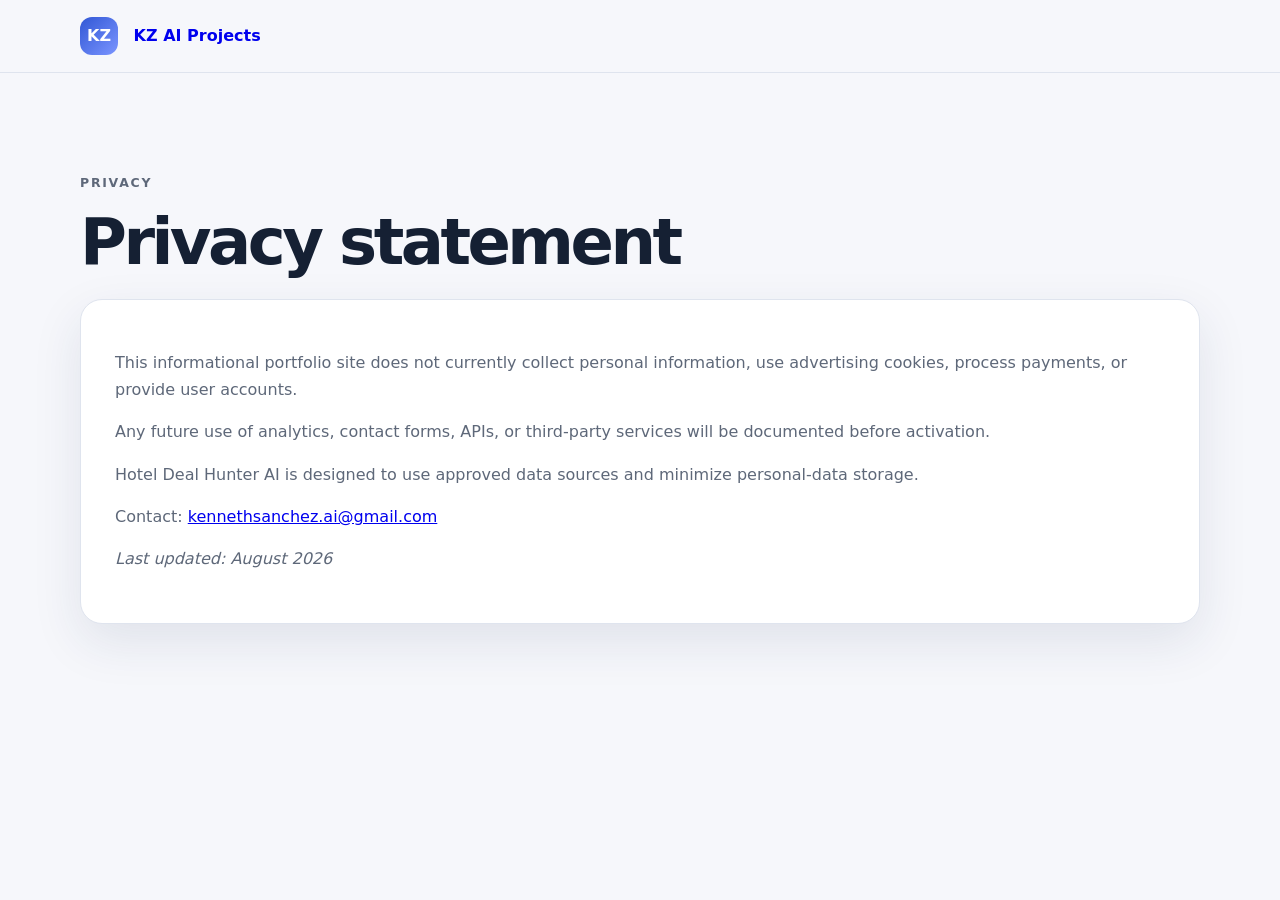
==== privacy.html @ 6cab7ea1 "Add files via upload Publish KZ AI Projects website" ====
<!doctype html><html lang="en"><head><meta charset="utf-8"><meta name="viewport" content="width=device-width,initial-scale=1"><title>Privacy · KZ AI Projects</title><link rel="stylesheet" href="styles.css"></head><body><header><div class="wrap nav"><a class="brand" href="index.html"><span>KZ</span> KZ AI Projects</a></div></header><main class="section"><div class="wrap"><p class="eyebrow">Privacy</p><h1 style="font-size:clamp(2.5rem,5vw,4.2rem)">Privacy statement</h1><div class="card"><p>This informational portfolio site does not currently collect personal information, use advertising cookies, process payments, or provide user accounts.</p><p>Any future use of analytics, contact forms, APIs, or third-party services will be documented before activation.</p><p>Hotel Deal Hunter AI is designed to use approved data sources and minimize personal-data storage.</p><p>Contact: <a href="mailto:kennethsanchez.ai@gmail.com">kennethsanchez.ai@gmail.com</a></p><p><em>Last updated: August 2026</em></p></div></div></main></body></html>
---- styles.css ----
:root{--bg:#f6f7fb;--card:#fff;--text:#152033;--muted:#5e6879;--blue:#3157d5;--line:#dfe4ee}*{box-sizing:border-box}html{scroll-behavior:smooth}body{margin:0;font-family:Inter,system-ui,-apple-system,"Segoe UI",sans-serif;color:var(--text);background:var(--bg);line-height:1.65}.wrap{width:min(1120px,calc(100% - 40px));margin:auto}header{position:sticky;top:0;background:#f6f7fbeF;border-bottom:1px solid var(--line);backdrop-filter:blur(12px);z-index:5}.nav{height:72px;display:flex;align-items:center;justify-content:space-between}.brand{font-weight:800;text-decoration:none}.brand span{display:inline-grid;place-items:center;width:38px;height:38px;border-radius:12px;color:#fff;background:linear-gradient(135deg,var(--blue),#7b95ff);margin-right:10px}nav{display:flex;gap:22px}nav a{text-decoration:none;color:var(--muted);font-weight:700}.hero{padding:90px 0;background:radial-gradient(circle at 80% 10%,#dfe8ff 0,transparent 34%)}.hero-grid,.two,.project,.contact{display:grid;grid-template-columns:1.25fr .75fr;gap:48px;align-items:center}.eyebrow{color:var(--blue);text-transform:uppercase;letter-spacing:.14em;font-size:.78rem;font-weight:800}h1{font-size:clamp(2.8rem,6vw,5.4rem);line-height:1.02;letter-spacing:-.055em;margin:16px 0 24px}h2{font-size:clamp(2rem,4vw,3rem);line-height:1.12;letter-spacing:-.035em}.lead,.card p,.section p{color:var(--muted)}.actions{display:flex;gap:14px;margin-top:30px}.btn{padding:13px 20px;border:1px solid var(--line);border-radius:12px;background:#fff;text-decoration:none;font-weight:800}.btn.primary{background:var(--blue);color:#fff}.card{background:var(--card);border:1px solid var(--line);border-radius:22px;padding:34px;box-shadow:0 18px 50px #1c2d5b1a}.status{color:#138652!important;font-weight:800}.section{padding:88px 0}.alt{background:#edf1f8;border-block:1px solid var(--line)}.project{align-items:start}.meta p{padding-bottom:14px;border-bottom:1px solid var(--line)}.grid{display:grid;grid-template-columns:repeat(4,1fr);gap:20px;margin-top:28px}.grid article{background:#fff;border:1px solid var(--line);border-radius:18px;padding:24px}.contactbox{background:#eaf0ff;border-radius:16px;padding:24px}.contactbox a{display:block;color:var(--blue);font-weight:800;font-size:1.08rem;word-break:break-all}.contactbox small{text-transform:uppercase;letter-spacing:.12em}.foot{display:flex;justify-content:space-between;padding:28px 0 44px;border-top:1px solid var(--line);color:var(--muted)}@media(max-width:800px){nav{display:none}.hero-grid,.two,.project,.contact{grid-template-columns:1fr}.grid{grid-template-columns:1fr 1fr}}@media(max-width:520px){.wrap{width:min(100% - 26px,1120px)}.grid{grid-template-columns:1fr}.hero{padding:62px 0}.section{padding:64px 0}.card{padding:24px}.foot{flex-direction:column;gap:12px}}
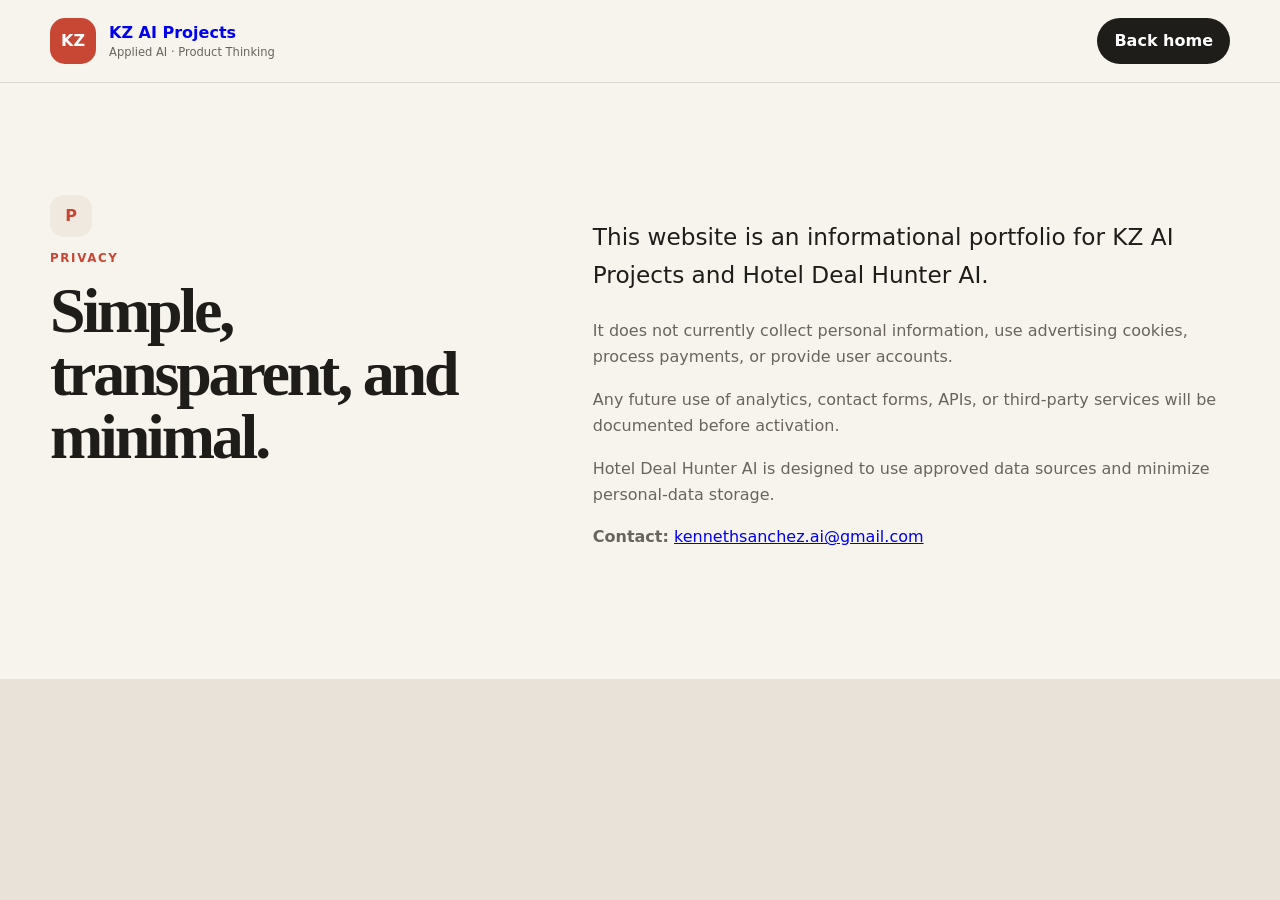
==== commit c184a7f4: "Add files via upload Upgrade website with warm-inspired design" ====
--- a/privacy.html
+++ b/privacy.html
@@ -1 +1 @@
-<!doctype html><html lang="en"><head><meta charset="utf-8"><meta name="viewport" content="width=device-width,initial-scale=1"><title>Privacy · KZ AI Projects</title><link rel="stylesheet" href="styles.css"></head><body><header><div class="wrap nav"><a class="brand" href="index.html"><span>KZ</span> KZ AI Projects</a></div></header><main class="section"><div class="wrap"><p class="eyebrow">Privacy</p><h1 style="font-size:clamp(2.5rem,5vw,4.2rem)">Privacy statement</h1><div class="card"><p>This informational portfolio site does not currently collect personal information, use advertising cookies, process payments, or provide user accounts.</p><p>Any future use of analytics, contact forms, APIs, or third-party services will be documented before activation.</p><p>Hotel Deal Hunter AI is designed to use approved data sources and minimize personal-data storage.</p><p>Contact: <a href="mailto:kennethsanchez.ai@gmail.com">kennethsanchez.ai@gmail.com</a></p><p><em>Last updated: August 2026</em></p></div></div></main></body></html>+<!doctype html><html lang="en"><head><meta charset="utf-8"><meta name="viewport" content="width=device-width,initial-scale=1"><title>Privacy · KZ AI Projects</title><link rel="stylesheet" href="styles.css"></head><body><div class="page-shell"><header class="site-header"><div class="container nav"><a class="brand" href="index.html"><span class="brand-mark">KZ</span><span class="brand-text"><strong>KZ AI Projects</strong><small>Applied AI · Product Thinking</small></span></a><nav><a class="nav-cta" href="index.html">Back home</a></nav></div></header><main class="section"><div class="container section-grid"><div><span class="section-number">P</span><p class="eyebrow">Privacy</p><h2>Simple, transparent, and minimal.</h2></div><div class="section-copy"><p class="large-copy">This website is an informational portfolio for KZ AI Projects and Hotel Deal Hunter AI.</p><p>It does not currently collect personal information, use advertising cookies, process payments, or provide user accounts.</p><p>Any future use of analytics, contact forms, APIs, or third-party services will be documented before activation.</p><p>Hotel Deal Hunter AI is designed to use approved data sources and minimize personal-data storage.</p><p><strong>Contact:</strong> <a href="mailto:kennethsanchez.ai@gmail.com">kennethsanchez.ai@gmail.com</a></p></div></div></main></div></body></html>
--- a/styles.css
+++ b/styles.css
@@ -1 +1 @@
-:root{--bg:#f6f7fb;--card:#fff;--text:#152033;--muted:#5e6879;--blue:#3157d5;--line:#dfe4ee}*{box-sizing:border-box}html{scroll-behavior:smooth}body{margin:0;font-family:Inter,system-ui,-apple-system,"Segoe UI",sans-serif;color:var(--text);background:var(--bg);line-height:1.65}.wrap{width:min(1120px,calc(100% - 40px));margin:auto}header{position:sticky;top:0;background:#f6f7fbeF;border-bottom:1px solid var(--line);backdrop-filter:blur(12px);z-index:5}.nav{height:72px;display:flex;align-items:center;justify-content:space-between}.brand{font-weight:800;text-decoration:none}.brand span{display:inline-grid;place-items:center;width:38px;height:38px;border-radius:12px;color:#fff;background:linear-gradient(135deg,var(--blue),#7b95ff);margin-right:10px}nav{display:flex;gap:22px}nav a{text-decoration:none;color:var(--muted);font-weight:700}.hero{padding:90px 0;background:radial-gradient(circle at 80% 10%,#dfe8ff 0,transparent 34%)}.hero-grid,.two,.project,.contact{display:grid;grid-template-columns:1.25fr .75fr;gap:48px;align-items:center}.eyebrow{color:var(--blue);text-transform:uppercase;letter-spacing:.14em;font-size:.78rem;font-weight:800}h1{font-size:clamp(2.8rem,6vw,5.4rem);line-height:1.02;letter-spacing:-.055em;margin:16px 0 24px}h2{font-size:clamp(2rem,4vw,3rem);line-height:1.12;letter-spacing:-.035em}.lead,.card p,.section p{color:var(--muted)}.actions{display:flex;gap:14px;margin-top:30px}.btn{padding:13px 20px;border:1px solid var(--line);border-radius:12px;background:#fff;text-decoration:none;font-weight:800}.btn.primary{background:var(--blue);color:#fff}.card{background:var(--card);border:1px solid var(--line);border-radius:22px;padding:34px;box-shadow:0 18px 50px #1c2d5b1a}.status{color:#138652!important;font-weight:800}.section{padding:88px 0}.alt{background:#edf1f8;border-block:1px solid var(--line)}.project{align-items:start}.meta p{padding-bottom:14px;border-bottom:1px solid var(--line)}.grid{display:grid;grid-template-columns:repeat(4,1fr);gap:20px;margin-top:28px}.grid article{background:#fff;border:1px solid var(--line);border-radius:18px;padding:24px}.contactbox{background:#eaf0ff;border-radius:16px;padding:24px}.contactbox a{display:block;color:var(--blue);font-weight:800;font-size:1.08rem;word-break:break-all}.contactbox small{text-transform:uppercase;letter-spacing:.12em}.foot{display:flex;justify-content:space-between;padding:28px 0 44px;border-top:1px solid var(--line);color:var(--muted)}@media(max-width:800px){nav{display:none}.hero-grid,.two,.project,.contact{grid-template-columns:1fr}.grid{grid-template-columns:1fr 1fr}}@media(max-width:520px){.wrap{width:min(100% - 26px,1120px)}.grid{grid-template-columns:1fr}.hero{padding:62px 0}.section{padding:64px 0}.card{padding:24px}.foot{flex-direction:column;gap:12px}}+:root{--paper:#f7f4ee;--deep:#efe9df;--ink:#1f1d1a;--muted:#69645e;--red:#c74634;--coral:#ef8b6b;--sage:#c8d7c3;--white:#fffdf8;--line:rgba(31,29,26,.13);--shadow:0 28px 70px rgba(68,50,36,.12)}*{box-sizing:border-box}html{scroll-behavior:smooth}body{margin:0;background:#e8e2d8;color:var(--ink);font-family:"DM Sans",system-ui,sans-serif;line-height:1.65}.page-shell{width:min(1500px,100%);margin:auto;background:var(--paper);overflow:hidden}.container{width:min(1180px,calc(100% - 48px));margin:auto}.site-header{position:sticky;top:0;z-index:20;background:#f7f4eee8;backdrop-filter:blur(18px);border-bottom:1px solid var(--line)}.nav{min-height:82px;display:flex;justify-content:space-between;align-items:center}.brand{display:flex;gap:13px;align-items:center;text-decoration:none}.brand-mark{width:46px;height:46px;display:grid;place-items:center;background:var(--red);color:#fff;border-radius:15px;font-weight:700}.brand-text{display:grid;line-height:1.2}.brand-text small{color:var(--muted);font-size:.72rem;margin-top:4px}nav{display:flex;gap:28px;align-items:center}nav a{text-decoration:none;color:var(--muted);font-weight:600}.nav-cta{background:var(--ink);color:#fff!important;padding:10px 17px;border-radius:999px}.hero{padding:98px 0;background:linear-gradient(135deg,rgba(239,139,107,.17),transparent 40%),linear-gradient(320deg,rgba(216,205,231,.26),transparent 42%),var(--paper)}.hero-grid{display:grid;grid-template-columns:1.12fr .88fr;gap:70px;align-items:center}.pill{display:inline-flex;align-items:center;gap:9px;padding:8px 13px;border:1px solid var(--line);border-radius:999px;background:#fffdf8ad;font-size:.8rem;font-weight:700;color:var(--muted)}.pill span{width:8px;height:8px;background:var(--red);border-radius:50%}h1,h2,h3{margin-top:0}h1{font-family:"Fraunces",Georgia,serif;font-size:clamp(4rem,7.7vw,7.4rem);line-height:.94;letter-spacing:-.065em;margin:28px 0}h1 em{color:var(--red);font-style:normal}.lead{color:var(--muted);font-size:1.17rem}.hero-actions{display:flex;gap:14px;margin-top:34px}.button{display:inline-flex;gap:20px;padding:14px 20px;border-radius:13px;text-decoration:none;font-weight:700}.primary{background:var(--red);color:#fff}.ghost{border:1px solid var(--line);background:#fffdf8cc}.proof-row{display:grid;grid-template-columns:repeat(3,max-content);gap:30px;margin-top:48px}.proof-row div{display:grid}.proof-row strong{font-family:"Fraunces",serif;font-size:1.7rem}.proof-row span{color:var(--muted);font-size:.75rem}.focus-panel{background:var(--ink);color:#fff;border-radius:34px;padding:25px;box-shadow:var(--shadow)}.focus-top{display:flex;justify-content:space-between;color:#ffffffa3;text-transform:uppercase;font-size:.72rem}.live-badge{color:#8ee3aa}.focus-visual{position:relative;height:300px;margin:20px 0;background:radial-gradient(circle,rgba(239,139,107,.22),transparent 35%),linear-gradient(145deg,#ffffff12,#ffffff04);border:1px solid #ffffff1a;border-radius:26px;overflow:hidden}.orbit{position:absolute;left:50%;top:50%;transform:translate(-50%,-50%);border:1px solid #ffffff1c;border-radius:50%}.orbit-one{width:220px;height:220px}.orbit-two{width:340px;height:340px}.core-orb{position:absolute;left:50%;top:50%;transform:translate(-50%,-50%);width:90px;height:90px;border-radius:30px;display:grid;place-items:center;background:linear-gradient(145deg,var(--coral),var(--red));font-family:"Fraunces",serif;font-weight:700}.hotel-card{position:absolute;background:#fffdf8f5;color:var(--ink);padding:10px 12px;border-radius:13px;box-shadow:0 14px 35px #0003}.hotel-card b,.hotel-card small{display:block}.hotel-card b{font-size:.76rem}.hotel-card small{color:var(--muted);font-size:.62rem}.hotel-a{left:18px;top:34px}.hotel-b{right:17px;top:95px}.hotel-c{left:44px;bottom:26px}.project-kicker,.eyebrow{color:var(--red);text-transform:uppercase;letter-spacing:.14em;font-size:.74rem;font-weight:700}.focus-panel h2{font-family:"Fraunces",serif;font-size:2.2rem;line-height:1.03}.focus-panel p{color:#ffffffa8}.section{padding:112px 0}.section-grid{display:grid;grid-template-columns:.82fr 1.18fr;gap:100px}.section-number{display:inline-grid;place-items:center;width:42px;height:42px;background:var(--deep);border-radius:14px;color:var(--red);font-weight:700}.section h2{font-family:"Fraunces",serif;font-size:clamp(2.7rem,5vw,5.2rem);line-height:.98;letter-spacing:-.05em}.section-copy{color:var(--muted)}.large-copy{color:var(--ink);font-size:1.45rem}.value-strip{display:flex;flex-wrap:wrap;gap:10px;margin-top:32px}.value-strip span{background:var(--white);border:1px solid var(--line);padding:8px 12px;border-radius:999px;font-size:.8rem}.projects-section{background:var(--deep)}.section-intro{display:grid;grid-template-columns:1fr .8fr;gap:80px;align-items:end;margin-bottom:42px}.section-intro.one{grid-template-columns:1fr}.project-showcase{display:grid;grid-template-columns:1.03fr .97fr;gap:26px;background:var(--white);border:1px solid var(--line);border-radius:34px;padding:26px;box-shadow:var(--shadow)}.project-main{padding:28px}.project-title-row{display:flex;justify-content:space-between}.project-tag,.release-tag{font-size:.7rem;font-weight:700;padding:7px 10px;border-radius:999px}.project-tag{background:var(--sage)}.release-tag{background:var(--ink);color:#fff}.project-main h3{font-family:"Fraunces",serif;font-size:2.5rem;line-height:1.05;margin:28px 0}.project-main p{color:var(--muted)}.text-link{color:var(--red);text-decoration:none;font-weight:700}.project-dashboard{background:#292622;color:#fff;border-radius:26px;padding:25px}.dashboard-top{display:flex;justify-content:space-between;color:#ffffff99;font-size:.76rem}.score-block{display:grid;grid-template-columns:105px 1fr;gap:20px;align-items:center;margin:34px 0}.score-ring{width:105px;height:105px;border-radius:50%;display:grid;place-items:center;align-content:center;background:radial-gradient(circle,#292622 56%,transparent 57%),conic-gradient(var(--coral) 0 96%,#ffffff1a 96% 100%)}.score-ring span{font-family:"Fraunces",serif;font-size:1.8rem}.score-block p{color:#ffffff91;font-size:.8rem}.metric-list{display:grid;gap:10px}.metric-list div{display:flex;justify-content:space-between;padding:13px 15px;background:#ffffff0e;border:1px solid #ffffff12;border-radius:12px;font-size:.75rem}.capability-grid,.principles-grid{display:grid;grid-template-columns:repeat(3,1fr);gap:18px;margin-top:24px}.capability-grid article,.principles-grid article{background:#fffdf8b3;border:1px solid var(--line);border-radius:24px;padding:25px}.capability-grid article span{display:inline-grid;place-items:center;width:39px;height:39px;border-radius:12px;background:#f5c4b4;font-weight:700}.principles-grid{grid-template-columns:repeat(4,1fr)}.contact-panel{display:grid;grid-template-columns:1.13fr .87fr;gap:70px;background:var(--red);color:#fff;border-radius:34px;padding:58px}.light{color:#fff!important}.contact-panel p{color:#ffffffb8}.contact-actions{display:grid;gap:12px;align-self:center}.contact-email,.contact-link{text-decoration:none;border-radius:17px}.contact-email{display:grid;background:var(--white);color:var(--ink);padding:19px 20px}.contact-email span{font-size:.69rem;text-transform:uppercase}.contact-link{display:flex;justify-content:space-between;padding:15px 18px;border:1px solid #ffffff3d;color:#fff}.footer-row{display:flex;justify-content:space-between;padding:38px 0 50px;color:var(--muted)}.footer-row div{display:grid}@media(max-width:980px){nav a:not(.nav-cta){display:none}.hero-grid,.section-grid,.section-intro,.project-showcase,.contact-panel{grid-template-columns:1fr}.capability-grid,.principles-grid{grid-template-columns:1fr 1fr}}@media(max-width:620px){.container{width:min(100% - 26px,1180px)}.brand-text small{display:none}h1{font-size:3.55rem}.proof-row{grid-template-columns:repeat(3,1fr);gap:12px}.focus-visual{height:260px}.section{padding:76px 0}.capability-grid,.principles-grid{grid-template-columns:1fr}.project-main{padding:10px}.contact-panel{padding:31px 23px}.footer-row{flex-direction:column}}
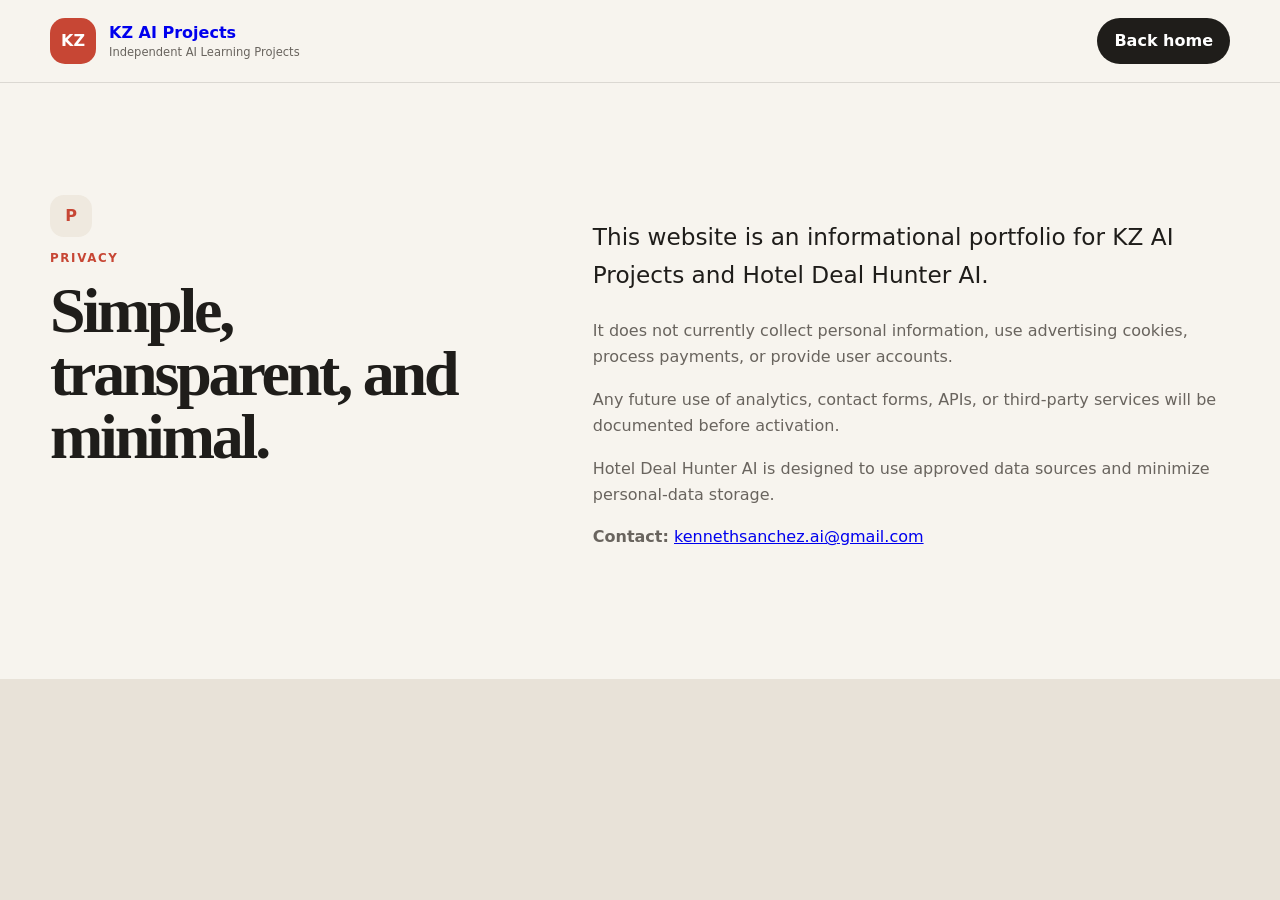
==== commit 70832bea: "Update privacy page branding" ====
--- a/privacy.html
+++ b/privacy.html
@@ -1 +1 @@
-<!doctype html><html lang="en"><head><meta charset="utf-8"><meta name="viewport" content="width=device-width,initial-scale=1"><title>Privacy · KZ AI Projects</title><link rel="stylesheet" href="styles.css"></head><body><div class="page-shell"><header class="site-header"><div class="container nav"><a class="brand" href="index.html"><span class="brand-mark">KZ</span><span class="brand-text"><strong>KZ AI Projects</strong><small>Applied AI · Product Thinking</small></span></a><nav><a class="nav-cta" href="index.html">Back home</a></nav></div></header><main class="section"><div class="container section-grid"><div><span class="section-number">P</span><p class="eyebrow">Privacy</p><h2>Simple, transparent, and minimal.</h2></div><div class="section-copy"><p class="large-copy">This website is an informational portfolio for KZ AI Projects and Hotel Deal Hunter AI.</p><p>It does not currently collect personal information, use advertising cookies, process payments, or provide user accounts.</p><p>Any future use of analytics, contact forms, APIs, or third-party services will be documented before activation.</p><p>Hotel Deal Hunter AI is designed to use approved data sources and minimize personal-data storage.</p><p><strong>Contact:</strong> <a href="mailto:kennethsanchez.ai@gmail.com">kennethsanchez.ai@gmail.com</a></p></div></div></main></div></body></html>+<!doctype html><html lang="en"><head><meta charset="utf-8"><meta name="viewport" content="width=device-width,initial-scale=1"><title>Privacy · KZ AI Projects</title><link rel="stylesheet" href="styles.css"></head><body><div class="page-shell"><header class="site-header"><div class="container nav"><a class="brand" href="index.html"><span class="brand-mark">KZ</span><span class="brand-text"><strong>KZ AI Projects</strong><small>Independent AI Learning Projects</small></span></a><nav><a class="nav-cta" href="index.html">Back home</a></nav></div></header><main class="section"><div class="container section-grid"><div><span class="section-number">P</span><p class="eyebrow">Privacy</p><h2>Simple, transparent, and minimal.</h2></div><div class="section-copy"><p class="large-copy">This website is an informational portfolio for KZ AI Projects and Hotel Deal Hunter AI.</p><p>It does not currently collect personal information, use advertising cookies, process payments, or provide user accounts.</p><p>Any future use of analytics, contact forms, APIs, or third-party services will be documented before activation.</p><p>Hotel Deal Hunter AI is designed to use approved data sources and minimize personal-data storage.</p><p><strong>Contact:</strong> <a href="mailto:kennethsanchez.ai@gmail.com">kennethsanchez.ai@gmail.com</a></p></div></div></main></div></body></html>
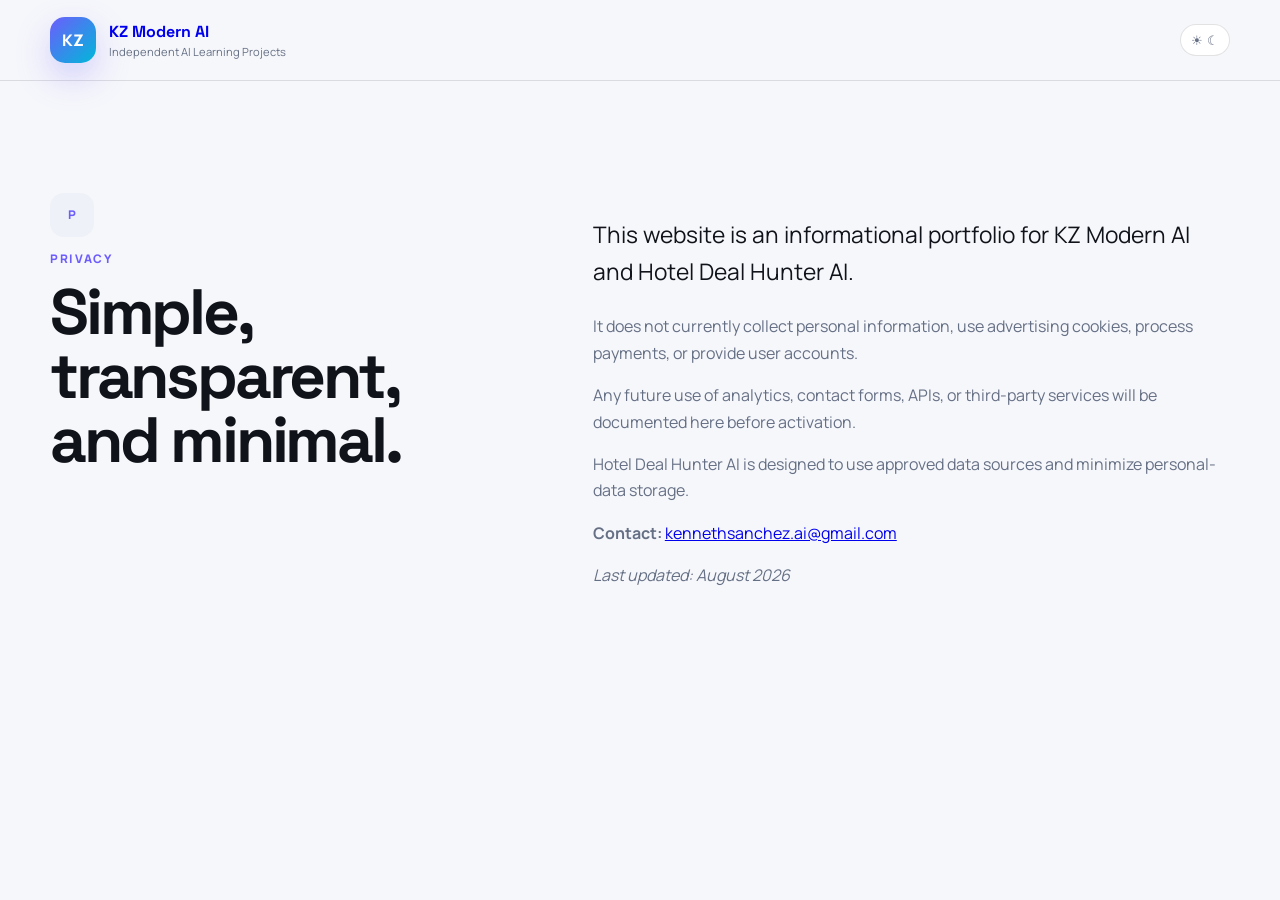
==== commit f2a1ecfa: "Add files via upload" ====
--- a/privacy.html
+++ b/privacy.html
@@ -1 +1 @@
-<!doctype html><html lang="en"><head><meta charset="utf-8"><meta name="viewport" content="width=device-width,initial-scale=1"><title>Privacy · KZ AI Projects</title><link rel="stylesheet" href="styles.css"></head><body><div class="page-shell"><header class="site-header"><div class="container nav"><a class="brand" href="index.html"><span class="brand-mark">KZ</span><span class="brand-text"><strong>KZ AI Projects</strong><small>Independent AI Learning Projects</small></span></a><nav><a class="nav-cta" href="index.html">Back home</a></nav></div></header><main class="section"><div class="container section-grid"><div><span class="section-number">P</span><p class="eyebrow">Privacy</p><h2>Simple, transparent, and minimal.</h2></div><div class="section-copy"><p class="large-copy">This website is an informational portfolio for KZ AI Projects and Hotel Deal Hunter AI.</p><p>It does not currently collect personal information, use advertising cookies, process payments, or provide user accounts.</p><p>Any future use of analytics, contact forms, APIs, or third-party services will be documented before activation.</p><p>Hotel Deal Hunter AI is designed to use approved data sources and minimize personal-data storage.</p><p><strong>Contact:</strong> <a href="mailto:kennethsanchez.ai@gmail.com">kennethsanchez.ai@gmail.com</a></p></div></div></main></div></body></html>
+<!doctype html><html lang="en" data-theme="light"><head><meta charset="utf-8"><meta name="viewport" content="width=device-width,initial-scale=1"><title>Privacy · KZ Modern AI</title><link rel="preconnect" href="https://fonts.googleapis.com"><link rel="preconnect" href="https://fonts.gstatic.com" crossorigin><link href="https://fonts.googleapis.com/css2?family=Manrope:wght@400;500;600;700;800&family=Space+Grotesk:wght@500;600;700&display=swap" rel="stylesheet"><link rel="stylesheet" href="styles.css"><script defer src="script.js"></script></head><body><header class="site-header"><div class="container nav"><a class="brand" href="index.html"><span class="brand-orb">KZ</span><span class="brand-copy"><strong>KZ Modern AI</strong><small>Independent AI Learning Projects</small></span></a><button class="theme-toggle" type="button">☀ ☾</button></div></header><main class="section-shell"><div class="container split-layout"><div class="section-heading reveal"><span class="section-index">P</span><p class="eyebrow">Privacy</p><h2>Simple, transparent, and minimal.</h2></div><div class="section-copy reveal delay-1"><p class="large-copy">This website is an informational portfolio for KZ Modern AI and Hotel Deal Hunter AI.</p><p>It does not currently collect personal information, use advertising cookies, process payments, or provide user accounts.</p><p>Any future use of analytics, contact forms, APIs, or third-party services will be documented here before activation.</p><p>Hotel Deal Hunter AI is designed to use approved data sources and minimize personal-data storage.</p><p><strong>Contact:</strong> <a href="mailto:kennethsanchez.ai@gmail.com">kennethsanchez.ai@gmail.com</a></p><p><em>Last updated: August 2026</em></p></div></div></main></body></html>
--- a/styles.css
+++ b/styles.css
@@ -1 +1 @@
-:root{--paper:#f7f4ee;--deep:#efe9df;--ink:#1f1d1a;--muted:#69645e;--red:#c74634;--coral:#ef8b6b;--sage:#c8d7c3;--white:#fffdf8;--line:rgba(31,29,26,.13);--shadow:0 28px 70px rgba(68,50,36,.12)}*{box-sizing:border-box}html{scroll-behavior:smooth}body{margin:0;background:#e8e2d8;color:var(--ink);font-family:"DM Sans",system-ui,sans-serif;line-height:1.65}.page-shell{width:min(1500px,100%);margin:auto;background:var(--paper);overflow:hidden}.container{width:min(1180px,calc(100% - 48px));margin:auto}.site-header{position:sticky;top:0;z-index:20;background:#f7f4eee8;backdrop-filter:blur(18px);border-bottom:1px solid var(--line)}.nav{min-height:82px;display:flex;justify-content:space-between;align-items:center}.brand{display:flex;gap:13px;align-items:center;text-decoration:none}.brand-mark{width:46px;height:46px;display:grid;place-items:center;background:var(--red);color:#fff;border-radius:15px;font-weight:700}.brand-text{display:grid;line-height:1.2}.brand-text small{color:var(--muted);font-size:.72rem;margin-top:4px}nav{display:flex;gap:28px;align-items:center}nav a{text-decoration:none;color:var(--muted);font-weight:600}.nav-cta{background:var(--ink);color:#fff!important;padding:10px 17px;border-radius:999px}.hero{padding:98px 0;background:linear-gradient(135deg,rgba(239,139,107,.17),transparent 40%),linear-gradient(320deg,rgba(216,205,231,.26),transparent 42%),var(--paper)}.hero-grid{display:grid;grid-template-columns:1.12fr .88fr;gap:70px;align-items:center}.pill{display:inline-flex;align-items:center;gap:9px;padding:8px 13px;border:1px solid var(--line);border-radius:999px;background:#fffdf8ad;font-size:.8rem;font-weight:700;color:var(--muted)}.pill span{width:8px;height:8px;background:var(--red);border-radius:50%}h1,h2,h3{margin-top:0}h1{font-family:"Fraunces",Georgia,serif;font-size:clamp(4rem,7.7vw,7.4rem);line-height:.94;letter-spacing:-.065em;margin:28px 0}h1 em{color:var(--red);font-style:normal}.lead{color:var(--muted);font-size:1.17rem}.hero-actions{display:flex;gap:14px;margin-top:34px}.button{display:inline-flex;gap:20px;padding:14px 20px;border-radius:13px;text-decoration:none;font-weight:700}.primary{background:var(--red);color:#fff}.ghost{border:1px solid var(--line);background:#fffdf8cc}.proof-row{display:grid;grid-template-columns:repeat(3,max-content);gap:30px;margin-top:48px}.proof-row div{display:grid}.proof-row strong{font-family:"Fraunces",serif;font-size:1.7rem}.proof-row span{color:var(--muted);font-size:.75rem}.focus-panel{background:var(--ink);color:#fff;border-radius:34px;padding:25px;box-shadow:var(--shadow)}.focus-top{display:flex;justify-content:space-between;color:#ffffffa3;text-transform:uppercase;font-size:.72rem}.live-badge{color:#8ee3aa}.focus-visual{position:relative;height:300px;margin:20px 0;background:radial-gradient(circle,rgba(239,139,107,.22),transparent 35%),linear-gradient(145deg,#ffffff12,#ffffff04);border:1px solid #ffffff1a;border-radius:26px;overflow:hidden}.orbit{position:absolute;left:50%;top:50%;transform:translate(-50%,-50%);border:1px solid #ffffff1c;border-radius:50%}.orbit-one{width:220px;height:220px}.orbit-two{width:340px;height:340px}.core-orb{position:absolute;left:50%;top:50%;transform:translate(-50%,-50%);width:90px;height:90px;border-radius:30px;display:grid;place-items:center;background:linear-gradient(145deg,var(--coral),var(--red));font-family:"Fraunces",serif;font-weight:700}.hotel-card{position:absolute;background:#fffdf8f5;color:var(--ink);padding:10px 12px;border-radius:13px;box-shadow:0 14px 35px #0003}.hotel-card b,.hotel-card small{display:block}.hotel-card b{font-size:.76rem}.hotel-card small{color:var(--muted);font-size:.62rem}.hotel-a{left:18px;top:34px}.hotel-b{right:17px;top:95px}.hotel-c{left:44px;bottom:26px}.project-kicker,.eyebrow{color:var(--red);text-transform:uppercase;letter-spacing:.14em;font-size:.74rem;font-weight:700}.focus-panel h2{font-family:"Fraunces",serif;font-size:2.2rem;line-height:1.03}.focus-panel p{color:#ffffffa8}.section{padding:112px 0}.section-grid{display:grid;grid-template-columns:.82fr 1.18fr;gap:100px}.section-number{display:inline-grid;place-items:center;width:42px;height:42px;background:var(--deep);border-radius:14px;color:var(--red);font-weight:700}.section h2{font-family:"Fraunces",serif;font-size:clamp(2.7rem,5vw,5.2rem);line-height:.98;letter-spacing:-.05em}.section-copy{color:var(--muted)}.large-copy{color:var(--ink);font-size:1.45rem}.value-strip{display:flex;flex-wrap:wrap;gap:10px;margin-top:32px}.value-strip span{background:var(--white);border:1px solid var(--line);padding:8px 12px;border-radius:999px;font-size:.8rem}.projects-section{background:var(--deep)}.section-intro{display:grid;grid-template-columns:1fr .8fr;gap:80px;align-items:end;margin-bottom:42px}.section-intro.one{grid-template-columns:1fr}.project-showcase{display:grid;grid-template-columns:1.03fr .97fr;gap:26px;background:var(--white);border:1px solid var(--line);border-radius:34px;padding:26px;box-shadow:var(--shadow)}.project-main{padding:28px}.project-title-row{display:flex;justify-content:space-between}.project-tag,.release-tag{font-size:.7rem;font-weight:700;padding:7px 10px;border-radius:999px}.project-tag{background:var(--sage)}.release-tag{background:var(--ink);color:#fff}.project-main h3{font-family:"Fraunces",serif;font-size:2.5rem;line-height:1.05;margin:28px 0}.project-main p{color:var(--muted)}.text-link{color:var(--red);text-decoration:none;font-weight:700}.project-dashboard{background:#292622;color:#fff;border-radius:26px;padding:25px}.dashboard-top{display:flex;justify-content:space-between;color:#ffffff99;font-size:.76rem}.score-block{display:grid;grid-template-columns:105px 1fr;gap:20px;align-items:center;margin:34px 0}.score-ring{width:105px;height:105px;border-radius:50%;display:grid;place-items:center;align-content:center;background:radial-gradient(circle,#292622 56%,transparent 57%),conic-gradient(var(--coral) 0 96%,#ffffff1a 96% 100%)}.score-ring span{font-family:"Fraunces",serif;font-size:1.8rem}.score-block p{color:#ffffff91;font-size:.8rem}.metric-list{display:grid;gap:10px}.metric-list div{display:flex;justify-content:space-between;padding:13px 15px;background:#ffffff0e;border:1px solid #ffffff12;border-radius:12px;font-size:.75rem}.capability-grid,.principles-grid{display:grid;grid-template-columns:repeat(3,1fr);gap:18px;margin-top:24px}.capability-grid article,.principles-grid article{background:#fffdf8b3;border:1px solid var(--line);border-radius:24px;padding:25px}.capability-grid article span{display:inline-grid;place-items:center;width:39px;height:39px;border-radius:12px;background:#f5c4b4;font-weight:700}.principles-grid{grid-template-columns:repeat(4,1fr)}.contact-panel{display:grid;grid-template-columns:1.13fr .87fr;gap:70px;background:var(--red);color:#fff;border-radius:34px;padding:58px}.light{color:#fff!important}.contact-panel p{color:#ffffffb8}.contact-actions{display:grid;gap:12px;align-self:center}.contact-email,.contact-link{text-decoration:none;border-radius:17px}.contact-email{display:grid;background:var(--white);color:var(--ink);padding:19px 20px}.contact-email span{font-size:.69rem;text-transform:uppercase}.contact-link{display:flex;justify-content:space-between;padding:15px 18px;border:1px solid #ffffff3d;color:#fff}.footer-row{display:flex;justify-content:space-between;padding:38px 0 50px;color:var(--muted)}.footer-row div{display:grid}@media(max-width:980px){nav a:not(.nav-cta){display:none}.hero-grid,.section-grid,.section-intro,.project-showcase,.contact-panel{grid-template-columns:1fr}.capability-grid,.principles-grid{grid-template-columns:1fr 1fr}}@media(max-width:620px){.container{width:min(100% - 26px,1180px)}.brand-text small{display:none}h1{font-size:3.55rem}.proof-row{grid-template-columns:repeat(3,1fr);gap:12px}.focus-visual{height:260px}.section{padding:76px 0}.capability-grid,.principles-grid{grid-template-columns:1fr}.project-main{padding:10px}.contact-panel{padding:31px 23px}.footer-row{flex-direction:column}}+:root{--bg:#f6f7fb;--surface:#fff;--surface-2:#eef1f8;--ink:#10131a;--muted:#667085;--line:rgba(16,19,26,.12);--primary:#6d5dfc;--primary-2:#00b8d9;--success:#24b47e;--shadow:0 28px 80px rgba(44,52,88,.13);--radius-xl:34px;--radius-lg:24px}html[data-theme="dark"]{--bg:#0b0e14;--surface:#111722;--surface-2:#171e2b;--ink:#f6f8fc;--muted:#aab3c5;--line:rgba(255,255,255,.1);--shadow:0 30px 90px rgba(0,0,0,.35)}*{box-sizing:border-box}html{scroll-behavior:smooth}body{margin:0;background:var(--bg);color:var(--ink);font-family:Manrope,system-ui,sans-serif;line-height:1.65;transition:.3s}.container{width:min(1180px,calc(100% - 48px));margin:auto}.noise{position:fixed;inset:0;pointer-events:none;opacity:.025;z-index:50;background-image:url("data:image/svg+xml,%3Csvg viewBox='0 0 160 160' xmlns='http://www.w3.org/2000/svg'%3E%3Cfilter id='n'%3E%3CfeTurbulence type='fractalNoise' baseFrequency='.9' numOctaves='2'/%3E%3C/filter%3E%3Crect width='100%25' height='100%25' filter='url(%23n)'/%3E%3C/svg%3E")}.site-header{position:sticky;top:0;z-index:40;background:color-mix(in srgb,var(--bg) 86%,transparent);backdrop-filter:blur(18px);border-bottom:1px solid var(--line)}.nav{min-height:80px;display:flex;align-items:center;justify-content:space-between;gap:28px}.brand{display:flex;align-items:center;gap:13px;text-decoration:none}.brand-orb{width:46px;height:46px;display:grid;place-items:center;color:#fff;font-weight:800;border-radius:15px;background:linear-gradient(135deg,var(--primary),var(--primary-2));box-shadow:0 14px 34px rgba(109,93,252,.28)}.brand-copy{display:grid;line-height:1.2}.brand-copy strong{font-family:"Space Grotesk"}.brand-copy small{font-size:.7rem;color:var(--muted);margin-top:4px}nav{display:flex;gap:25px}nav a{text-decoration:none;color:var(--muted);font-weight:600;font-size:.9rem}.theme-toggle{width:50px;height:32px;border:1px solid var(--line);border-radius:999px;background:var(--surface);cursor:pointer;color:var(--muted)}.section-shell{padding:112px 0;position:relative}.hero{padding-top:96px;overflow:hidden}.ambient{position:absolute;border-radius:50%;filter:blur(18px)}.ambient-one{width:520px;height:520px;right:-160px;top:-120px;background:rgba(109,93,252,.15)}.ambient-two{width:380px;height:380px;left:-180px;bottom:-120px;background:rgba(0,184,217,.12)}.hero-grid{display:grid;grid-template-columns:1.08fr .92fr;gap:70px;align-items:center;position:relative}.hero-kicker,.eyebrow{text-transform:uppercase;letter-spacing:.14em;font-size:.74rem;font-weight:800;color:var(--primary)}.hero-kicker{display:inline-flex;align-items:center;gap:10px}.pulse-dot{width:9px;height:9px;border-radius:50%;background:var(--success);box-shadow:0 0 0 7px rgba(36,180,126,.12)}h1,h2,h3{margin-top:0}h1{font-family:"Space Grotesk";font-size:clamp(3.8rem,7.4vw,7.2rem);line-height:.96;letter-spacing:-.06em;margin:27px 0 28px}h1 span{background:linear-gradient(90deg,var(--primary),var(--primary-2));-webkit-background-clip:text;background-clip:text;color:transparent}.hero-lead{font-size:1.16rem;color:var(--muted)}.hero-actions{display:flex;flex-wrap:wrap;gap:14px;margin-top:32px}.button{display:inline-flex;align-items:center;gap:16px;padding:14px 19px;border-radius:14px;text-decoration:none;font-weight:800}.button.primary{background:var(--ink);color:var(--bg)}.button.secondary{background:var(--surface);border:1px solid var(--line)}.hero-metrics{display:grid;grid-template-columns:repeat(3,1fr);gap:15px;margin-top:44px}.hero-metrics article{padding:17px;border:1px solid var(--line);border-radius:16px;background:color-mix(in srgb,var(--surface) 75%,transparent)}.hero-metrics strong{display:block;font-family:"Space Grotesk";font-size:1.25rem}.hero-metrics span{font-size:.72rem;color:var(--muted)}.visual-frame{background:linear-gradient(145deg,#111724,#202a3f);color:#fff;border-radius:var(--radius-xl);padding:24px;box-shadow:var(--shadow)}.visual-topbar,.visual-footer{display:flex;justify-content:space-between;gap:12px;font-size:.74rem;color:rgba(255,255,255,.58)}.status-pill{display:flex;align-items:center;gap:7px}.status-pill i{width:7px;height:7px;border-radius:50%;background:#56d992}.ai-core{position:relative;height:350px;margin:18px 0;border-radius:26px;overflow:hidden;background:radial-gradient(circle at center,rgba(109,93,252,.26),transparent 30%),linear-gradient(145deg,rgba(255,255,255,.05),rgba(255,255,255,.01))}.core-ring{position:absolute;left:50%;top:50%;transform:translate(-50%,-50%);border:1px solid rgba(255,255,255,.12);border-radius:50%}.ring-a{width:220px;height:220px}.ring-b{width:330px;height:330px}.core-node{position:absolute;left:50%;top:50%;transform:translate(-50%,-50%);width:94px;height:94px;border-radius:30px;display:grid;place-items:center;font-family:"Space Grotesk";font-weight:800;font-size:1.35rem;background:linear-gradient(135deg,var(--primary),var(--primary-2));box-shadow:0 24px 60px rgba(109,93,252,.4)}.data-chip{position:absolute;display:flex;gap:10px;align-items:center;padding:11px 13px;border-radius:14px;background:rgba(255,255,255,.95);color:#10131a;box-shadow:0 18px 34px rgba(0,0,0,.25)}.data-chip>span{width:29px;height:29px;display:grid;place-items:center;border-radius:9px;background:#eef1ff;color:var(--primary);font-size:.7rem;font-weight:800}.data-chip b,.data-chip small{display:block}.data-chip b{font-size:.75rem}.data-chip small{font-size:.62rem;color:#667085}.chip-a{left:18px;top:38px}.chip-b{right:18px;top:128px}.chip-c{left:48px;bottom:31px}.visual-footer div{display:grid}.visual-footer b{color:#fff}.split-layout{display:grid;grid-template-columns:.82fr 1.18fr;gap:100px}.section-index{display:inline-grid;place-items:center;width:44px;height:44px;border-radius:14px;background:var(--surface-2);color:var(--primary);font-size:.75rem;font-weight:800}.section-heading h2,.section-shell h2{font-family:"Space Grotesk";font-size:clamp(2.6rem,5vw,5rem);line-height:1;letter-spacing:-.05em}.section-copy{color:var(--muted)}.large-copy{font-size:1.42rem;color:var(--ink)}.pill-row,.stack-strip{display:flex;flex-wrap:wrap;gap:10px;margin-top:30px}.pill-row span,.stack-strip span{border:1px solid var(--line);background:var(--surface);padding:8px 12px;border-radius:999px;font-size:.78rem;font-weight:700}.projects-section,.roadmap-section{background:var(--surface-2)}.section-heading.horizontal{display:grid;grid-template-columns:1fr .8fr;gap:80px;align-items:end;margin-bottom:42px}.section-heading.horizontal>p{color:var(--muted)}.project-spotlight{display:grid;grid-template-columns:1.02fr .98fr;gap:26px;background:var(--surface);border:1px solid var(--line);border-radius:var(--radius-xl);padding:26px;box-shadow:var(--shadow)}.project-copy{padding:30px}.tag-row{display:flex;justify-content:space-between}.tag{background:#dff8f1;color:#126f56;border-radius:999px;padding:7px 10px;font-size:.69rem;font-weight:800}.tag.dark{background:var(--ink);color:var(--bg)}.project-copy h3{font-family:"Space Grotesk";font-size:2.55rem;line-height:1.05;letter-spacing:-.04em;margin:28px 0 18px}.project-copy p{color:var(--muted)}.project-links{display:flex;gap:18px;margin-top:24px}.project-links a{color:var(--primary);font-weight:800;text-decoration:none}.project-panel{background:#111722;color:#fff;border-radius:26px;padding:25px}.panel-header{display:flex;justify-content:space-between;font-size:.75rem;color:rgba(255,255,255,.57)}.live{color:#62d7a5}.recommendation-card{display:grid;grid-template-columns:110px 1fr;gap:20px;align-items:center;margin:30px 0}.score{width:110px;height:110px;border-radius:32px;display:grid;place-items:center;align-content:center;background:linear-gradient(145deg,var(--primary),var(--primary-2));font-family:"Space Grotesk";font-size:1.8rem;font-weight:800}.score small{font-size:.64rem}.tiny-label{font-size:.66rem;color:rgba(255,255,255,.5);text-transform:uppercase}.recommendation-card h4{margin:5px 0}.recommendation-card p{margin:0;color:rgba(255,255,255,.6);font-size:.8rem}.comparison-grid{display:grid;grid-template-columns:1fr 1fr;gap:10px}.comparison-grid div{padding:13px 14px;border-radius:13px;background:rgba(255,255,255,.055);border:1px solid rgba(255,255,255,.08)}.comparison-grid span,.comparison-grid b{display:block}.comparison-grid span{font-size:.65rem;color:rgba(255,255,255,.5)}.project-grid{display:grid;grid-template-columns:repeat(3,1fr);gap:18px;margin-top:24px}.mini-project{padding:26px;background:var(--surface);border:1px solid var(--line);border-radius:var(--radius-lg)}.mini-project p{color:var(--muted)}.mini-number{display:inline-grid;place-items:center;width:40px;height:40px;border-radius:12px;background:#e9e6ff;color:var(--primary);font-weight:800}.architecture-map{display:grid;grid-template-columns:repeat(7,auto);align-items:center;gap:12px;background:var(--surface);border:1px solid var(--line);border-radius:var(--radius-xl);padding:28px;box-shadow:var(--shadow)}.architecture-map article{min-height:190px;padding:22px;border-radius:18px;background:var(--surface-2)}.architecture-map article span{color:var(--primary);font-weight:800}.architecture-map article p{color:var(--muted);font-size:.82rem}.architecture-map>i{font-style:normal;color:var(--primary);font-size:1.4rem}.timeline{display:grid;grid-template-columns:repeat(4,1fr);gap:18px}.timeline article{padding:30px 24px;background:var(--surface);border:1px solid var(--line);border-radius:var(--radius-lg)}.timeline article span{color:var(--primary);font-weight:800}.timeline article p{color:var(--muted)}.contact-card{display:grid;grid-template-columns:1.12fr .88fr;gap:70px;background:linear-gradient(135deg,#5f4af5,#00a8c5);color:#fff;border-radius:var(--radius-xl);padding:58px;box-shadow:var(--shadow)}.light{color:#fff!important}.contact-card p{color:rgba(255,255,255,.75)}.contact-actions{display:grid;gap:12px;align-self:center}.contact-primary,.contact-actions>a{border-radius:17px;text-decoration:none}.contact-primary{display:grid;grid-template-columns:1fr auto;padding:18px 20px;background:#fff;color:#10131a}.contact-primary span{font-size:.68rem;text-transform:uppercase;color:#667085}.contact-primary strong{grid-column:1}.contact-primary i{grid-column:2;grid-row:1/span 2}.contact-actions>a:not(.contact-primary){display:flex;justify-content:space-between;padding:15px 18px;border:1px solid rgba(255,255,255,.26);color:#fff}footer{padding:38px 0 50px}.footer-grid{display:flex;justify-content:space-between;color:var(--muted)}.footer-grid div{display:grid}.footer-grid strong{color:var(--ink)}.reveal{opacity:0;transform:translateY(24px);transition:opacity .75s,transform .75s}.reveal.visible{opacity:1;transform:none}.delay-1{transition-delay:.12s}.delay-2{transition-delay:.22s}.delay-3{transition-delay:.32s}@media(max-width:1000px){nav{display:none}.hero-grid,.split-layout,.section-heading.horizontal,.project-spotlight,.contact-card{grid-template-columns:1fr}.project-grid{grid-template-columns:1fr 1fr}.architecture-map{grid-template-columns:1fr}.architecture-map>i{transform:rotate(90deg);justify-self:center}.timeline{grid-template-columns:1fr 1fr}}@media(max-width:620px){.container{width:min(100% - 26px,1180px)}.brand-copy small{display:none}.section-shell{padding:76px 0}h1{font-size:3.45rem}.hero-metrics,.project-grid,.timeline{grid-template-columns:1fr}.ai-core{height:290px}.data-chip{transform:scale(.87)}.comparison-grid{grid-template-columns:1fr}.contact-card{padding:30px 22px}.footer-grid{flex-direction:column}}
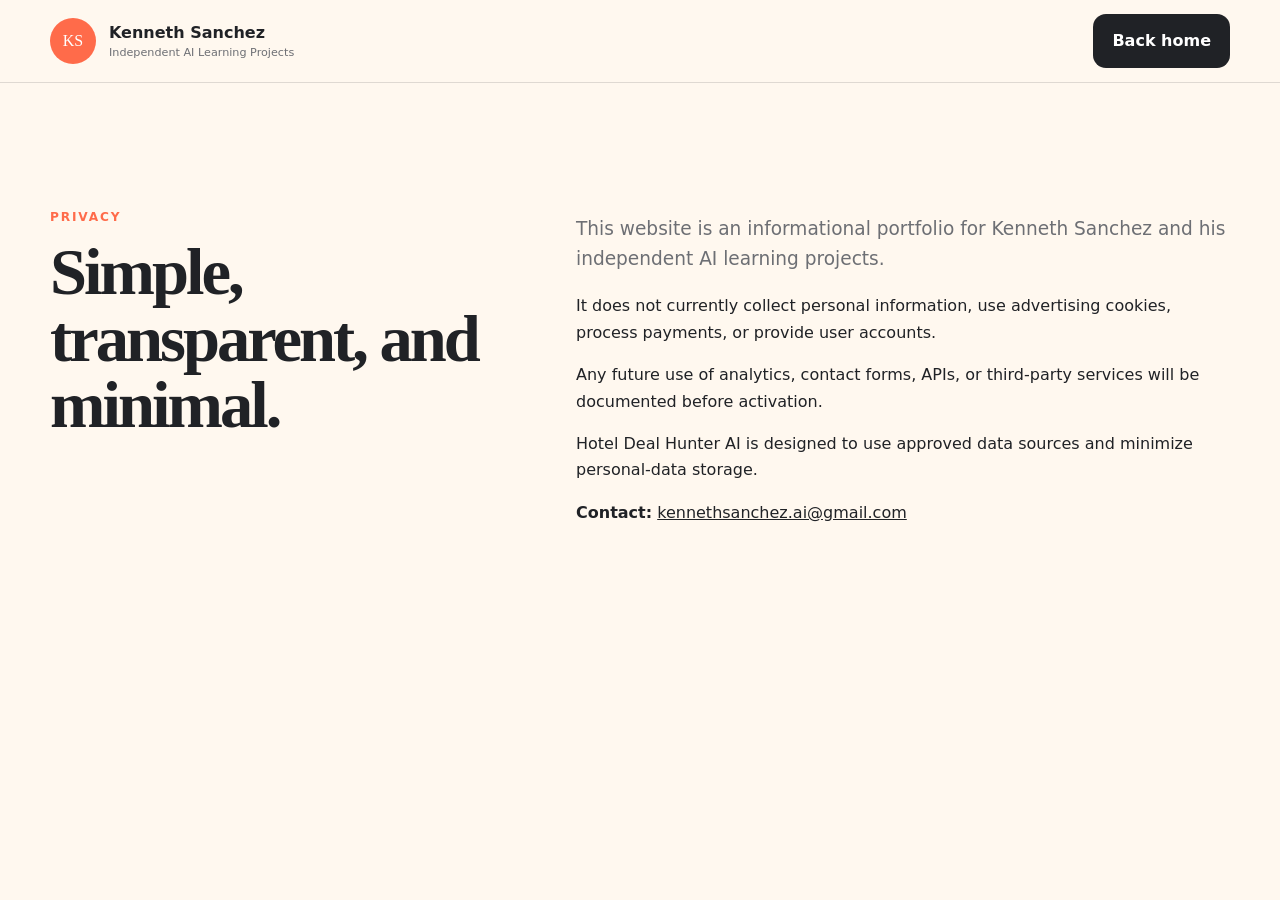
==== commit ebdd8acc: "Add files via upload Launch vibrant Kenneth Sanchez portfolio" ====
--- a/privacy.html
+++ b/privacy.html
@@ -1 +1 @@
-<!doctype html><html lang="en" data-theme="light"><head><meta charset="utf-8"><meta name="viewport" content="width=device-width,initial-scale=1"><title>Privacy · KZ Modern AI</title><link rel="preconnect" href="https://fonts.googleapis.com"><link rel="preconnect" href="https://fonts.gstatic.com" crossorigin><link href="https://fonts.googleapis.com/css2?family=Manrope:wght@400;500;600;700;800&family=Space+Grotesk:wght@500;600;700&display=swap" rel="stylesheet"><link rel="stylesheet" href="styles.css"><script defer src="script.js"></script></head><body><header class="site-header"><div class="container nav"><a class="brand" href="index.html"><span class="brand-orb">KZ</span><span class="brand-copy"><strong>KZ Modern AI</strong><small>Independent AI Learning Projects</small></span></a><button class="theme-toggle" type="button">☀ ☾</button></div></header><main class="section-shell"><div class="container split-layout"><div class="section-heading reveal"><span class="section-index">P</span><p class="eyebrow">Privacy</p><h2>Simple, transparent, and minimal.</h2></div><div class="section-copy reveal delay-1"><p class="large-copy">This website is an informational portfolio for KZ Modern AI and Hotel Deal Hunter AI.</p><p>It does not currently collect personal information, use advertising cookies, process payments, or provide user accounts.</p><p>Any future use of analytics, contact forms, APIs, or third-party services will be documented here before activation.</p><p>Hotel Deal Hunter AI is designed to use approved data sources and minimize personal-data storage.</p><p><strong>Contact:</strong> <a href="mailto:kennethsanchez.ai@gmail.com">kennethsanchez.ai@gmail.com</a></p><p><em>Last updated: August 2026</em></p></div></div></main></body></html>
+<!doctype html><html lang="en"><head><meta charset="utf-8"><meta name="viewport" content="width=device-width,initial-scale=1"><title>Privacy · Kenneth Sanchez</title><link rel="stylesheet" href="styles.css"><script defer src="script.js"></script></head><body><header><div class="wrap nav"><a class="brand" href="index.html"><span class="badge">KS</span><span><strong>Kenneth Sanchez</strong><small>Independent AI Learning Projects</small></span></a><a class="btn dark" href="index.html">Back home</a></div></header><main class="section"><div class="wrap approach"><div class="reveal"><p class="eyebrow">Privacy</p><h2>Simple, transparent, and minimal.</h2></div><div class="reveal d1"><p class="lead">This website is an informational portfolio for Kenneth Sanchez and his independent AI learning projects.</p><p>It does not currently collect personal information, use advertising cookies, process payments, or provide user accounts.</p><p>Any future use of analytics, contact forms, APIs, or third-party services will be documented before activation.</p><p>Hotel Deal Hunter AI is designed to use approved data sources and minimize personal-data storage.</p><p><strong>Contact:</strong> <a href="mailto:kennethsanchez.ai@gmail.com">kennethsanchez.ai@gmail.com</a></p></div></div></main></body></html>
--- a/styles.css
+++ b/styles.css
@@ -1 +1,2 @@
-:root{--bg:#f6f7fb;--surface:#fff;--surface-2:#eef1f8;--ink:#10131a;--muted:#667085;--line:rgba(16,19,26,.12);--primary:#6d5dfc;--primary-2:#00b8d9;--success:#24b47e;--shadow:0 28px 80px rgba(44,52,88,.13);--radius-xl:34px;--radius-lg:24px}html[data-theme="dark"]{--bg:#0b0e14;--surface:#111722;--surface-2:#171e2b;--ink:#f6f8fc;--muted:#aab3c5;--line:rgba(255,255,255,.1);--shadow:0 30px 90px rgba(0,0,0,.35)}*{box-sizing:border-box}html{scroll-behavior:smooth}body{margin:0;background:var(--bg);color:var(--ink);font-family:Manrope,system-ui,sans-serif;line-height:1.65;transition:.3s}.container{width:min(1180px,calc(100% - 48px));margin:auto}.noise{position:fixed;inset:0;pointer-events:none;opacity:.025;z-index:50;background-image:url("data:image/svg+xml,%3Csvg viewBox='0 0 160 160' xmlns='http://www.w3.org/2000/svg'%3E%3Cfilter id='n'%3E%3CfeTurbulence type='fractalNoise' baseFrequency='.9' numOctaves='2'/%3E%3C/filter%3E%3Crect width='100%25' height='100%25' filter='url(%23n)'/%3E%3C/svg%3E")}.site-header{position:sticky;top:0;z-index:40;background:color-mix(in srgb,var(--bg) 86%,transparent);backdrop-filter:blur(18px);border-bottom:1px solid var(--line)}.nav{min-height:80px;display:flex;align-items:center;justify-content:space-between;gap:28px}.brand{display:flex;align-items:center;gap:13px;text-decoration:none}.brand-orb{width:46px;height:46px;display:grid;place-items:center;color:#fff;font-weight:800;border-radius:15px;background:linear-gradient(135deg,var(--primary),var(--primary-2));box-shadow:0 14px 34px rgba(109,93,252,.28)}.brand-copy{display:grid;line-height:1.2}.brand-copy strong{font-family:"Space Grotesk"}.brand-copy small{font-size:.7rem;color:var(--muted);margin-top:4px}nav{display:flex;gap:25px}nav a{text-decoration:none;color:var(--muted);font-weight:600;font-size:.9rem}.theme-toggle{width:50px;height:32px;border:1px solid var(--line);border-radius:999px;background:var(--surface);cursor:pointer;color:var(--muted)}.section-shell{padding:112px 0;position:relative}.hero{padding-top:96px;overflow:hidden}.ambient{position:absolute;border-radius:50%;filter:blur(18px)}.ambient-one{width:520px;height:520px;right:-160px;top:-120px;background:rgba(109,93,252,.15)}.ambient-two{width:380px;height:380px;left:-180px;bottom:-120px;background:rgba(0,184,217,.12)}.hero-grid{display:grid;grid-template-columns:1.08fr .92fr;gap:70px;align-items:center;position:relative}.hero-kicker,.eyebrow{text-transform:uppercase;letter-spacing:.14em;font-size:.74rem;font-weight:800;color:var(--primary)}.hero-kicker{display:inline-flex;align-items:center;gap:10px}.pulse-dot{width:9px;height:9px;border-radius:50%;background:var(--success);box-shadow:0 0 0 7px rgba(36,180,126,.12)}h1,h2,h3{margin-top:0}h1{font-family:"Space Grotesk";font-size:clamp(3.8rem,7.4vw,7.2rem);line-height:.96;letter-spacing:-.06em;margin:27px 0 28px}h1 span{background:linear-gradient(90deg,var(--primary),var(--primary-2));-webkit-background-clip:text;background-clip:text;color:transparent}.hero-lead{font-size:1.16rem;color:var(--muted)}.hero-actions{display:flex;flex-wrap:wrap;gap:14px;margin-top:32px}.button{display:inline-flex;align-items:center;gap:16px;padding:14px 19px;border-radius:14px;text-decoration:none;font-weight:800}.button.primary{background:var(--ink);color:var(--bg)}.button.secondary{background:var(--surface);border:1px solid var(--line)}.hero-metrics{display:grid;grid-template-columns:repeat(3,1fr);gap:15px;margin-top:44px}.hero-metrics article{padding:17px;border:1px solid var(--line);border-radius:16px;background:color-mix(in srgb,var(--surface) 75%,transparent)}.hero-metrics strong{display:block;font-family:"Space Grotesk";font-size:1.25rem}.hero-metrics span{font-size:.72rem;color:var(--muted)}.visual-frame{background:linear-gradient(145deg,#111724,#202a3f);color:#fff;border-radius:var(--radius-xl);padding:24px;box-shadow:var(--shadow)}.visual-topbar,.visual-footer{display:flex;justify-content:space-between;gap:12px;font-size:.74rem;color:rgba(255,255,255,.58)}.status-pill{display:flex;align-items:center;gap:7px}.status-pill i{width:7px;height:7px;border-radius:50%;background:#56d992}.ai-core{position:relative;height:350px;margin:18px 0;border-radius:26px;overflow:hidden;background:radial-gradient(circle at center,rgba(109,93,252,.26),transparent 30%),linear-gradient(145deg,rgba(255,255,255,.05),rgba(255,255,255,.01))}.core-ring{position:absolute;left:50%;top:50%;transform:translate(-50%,-50%);border:1px solid rgba(255,255,255,.12);border-radius:50%}.ring-a{width:220px;height:220px}.ring-b{width:330px;height:330px}.core-node{position:absolute;left:50%;top:50%;transform:translate(-50%,-50%);width:94px;height:94px;border-radius:30px;display:grid;place-items:center;font-family:"Space Grotesk";font-weight:800;font-size:1.35rem;background:linear-gradient(135deg,var(--primary),var(--primary-2));box-shadow:0 24px 60px rgba(109,93,252,.4)}.data-chip{position:absolute;display:flex;gap:10px;align-items:center;padding:11px 13px;border-radius:14px;background:rgba(255,255,255,.95);color:#10131a;box-shadow:0 18px 34px rgba(0,0,0,.25)}.data-chip>span{width:29px;height:29px;display:grid;place-items:center;border-radius:9px;background:#eef1ff;color:var(--primary);font-size:.7rem;font-weight:800}.data-chip b,.data-chip small{display:block}.data-chip b{font-size:.75rem}.data-chip small{font-size:.62rem;color:#667085}.chip-a{left:18px;top:38px}.chip-b{right:18px;top:128px}.chip-c{left:48px;bottom:31px}.visual-footer div{display:grid}.visual-footer b{color:#fff}.split-layout{display:grid;grid-template-columns:.82fr 1.18fr;gap:100px}.section-index{display:inline-grid;place-items:center;width:44px;height:44px;border-radius:14px;background:var(--surface-2);color:var(--primary);font-size:.75rem;font-weight:800}.section-heading h2,.section-shell h2{font-family:"Space Grotesk";font-size:clamp(2.6rem,5vw,5rem);line-height:1;letter-spacing:-.05em}.section-copy{color:var(--muted)}.large-copy{font-size:1.42rem;color:var(--ink)}.pill-row,.stack-strip{display:flex;flex-wrap:wrap;gap:10px;margin-top:30px}.pill-row span,.stack-strip span{border:1px solid var(--line);background:var(--surface);padding:8px 12px;border-radius:999px;font-size:.78rem;font-weight:700}.projects-section,.roadmap-section{background:var(--surface-2)}.section-heading.horizontal{display:grid;grid-template-columns:1fr .8fr;gap:80px;align-items:end;margin-bottom:42px}.section-heading.horizontal>p{color:var(--muted)}.project-spotlight{display:grid;grid-template-columns:1.02fr .98fr;gap:26px;background:var(--surface);border:1px solid var(--line);border-radius:var(--radius-xl);padding:26px;box-shadow:var(--shadow)}.project-copy{padding:30px}.tag-row{display:flex;justify-content:space-between}.tag{background:#dff8f1;color:#126f56;border-radius:999px;padding:7px 10px;font-size:.69rem;font-weight:800}.tag.dark{background:var(--ink);color:var(--bg)}.project-copy h3{font-family:"Space Grotesk";font-size:2.55rem;line-height:1.05;letter-spacing:-.04em;margin:28px 0 18px}.project-copy p{color:var(--muted)}.project-links{display:flex;gap:18px;margin-top:24px}.project-links a{color:var(--primary);font-weight:800;text-decoration:none}.project-panel{background:#111722;color:#fff;border-radius:26px;padding:25px}.panel-header{display:flex;justify-content:space-between;font-size:.75rem;color:rgba(255,255,255,.57)}.live{color:#62d7a5}.recommendation-card{display:grid;grid-template-columns:110px 1fr;gap:20px;align-items:center;margin:30px 0}.score{width:110px;height:110px;border-radius:32px;display:grid;place-items:center;align-content:center;background:linear-gradient(145deg,var(--primary),var(--primary-2));font-family:"Space Grotesk";font-size:1.8rem;font-weight:800}.score small{font-size:.64rem}.tiny-label{font-size:.66rem;color:rgba(255,255,255,.5);text-transform:uppercase}.recommendation-card h4{margin:5px 0}.recommendation-card p{margin:0;color:rgba(255,255,255,.6);font-size:.8rem}.comparison-grid{display:grid;grid-template-columns:1fr 1fr;gap:10px}.comparison-grid div{padding:13px 14px;border-radius:13px;background:rgba(255,255,255,.055);border:1px solid rgba(255,255,255,.08)}.comparison-grid span,.comparison-grid b{display:block}.comparison-grid span{font-size:.65rem;color:rgba(255,255,255,.5)}.project-grid{display:grid;grid-template-columns:repeat(3,1fr);gap:18px;margin-top:24px}.mini-project{padding:26px;background:var(--surface);border:1px solid var(--line);border-radius:var(--radius-lg)}.mini-project p{color:var(--muted)}.mini-number{display:inline-grid;place-items:center;width:40px;height:40px;border-radius:12px;background:#e9e6ff;color:var(--primary);font-weight:800}.architecture-map{display:grid;grid-template-columns:repeat(7,auto);align-items:center;gap:12px;background:var(--surface);border:1px solid var(--line);border-radius:var(--radius-xl);padding:28px;box-shadow:var(--shadow)}.architecture-map article{min-height:190px;padding:22px;border-radius:18px;background:var(--surface-2)}.architecture-map article span{color:var(--primary);font-weight:800}.architecture-map article p{color:var(--muted);font-size:.82rem}.architecture-map>i{font-style:normal;color:var(--primary);font-size:1.4rem}.timeline{display:grid;grid-template-columns:repeat(4,1fr);gap:18px}.timeline article{padding:30px 24px;background:var(--surface);border:1px solid var(--line);border-radius:var(--radius-lg)}.timeline article span{color:var(--primary);font-weight:800}.timeline article p{color:var(--muted)}.contact-card{display:grid;grid-template-columns:1.12fr .88fr;gap:70px;background:linear-gradient(135deg,#5f4af5,#00a8c5);color:#fff;border-radius:var(--radius-xl);padding:58px;box-shadow:var(--shadow)}.light{color:#fff!important}.contact-card p{color:rgba(255,255,255,.75)}.contact-actions{display:grid;gap:12px;align-self:center}.contact-primary,.contact-actions>a{border-radius:17px;text-decoration:none}.contact-primary{display:grid;grid-template-columns:1fr auto;padding:18px 20px;background:#fff;color:#10131a}.contact-primary span{font-size:.68rem;text-transform:uppercase;color:#667085}.contact-primary strong{grid-column:1}.contact-primary i{grid-column:2;grid-row:1/span 2}.contact-actions>a:not(.contact-primary){display:flex;justify-content:space-between;padding:15px 18px;border:1px solid rgba(255,255,255,.26);color:#fff}footer{padding:38px 0 50px}.footer-grid{display:flex;justify-content:space-between;color:var(--muted)}.footer-grid div{display:grid}.footer-grid strong{color:var(--ink)}.reveal{opacity:0;transform:translateY(24px);transition:opacity .75s,transform .75s}.reveal.visible{opacity:1;transform:none}.delay-1{transition-delay:.12s}.delay-2{transition-delay:.22s}.delay-3{transition-delay:.32s}@media(max-width:1000px){nav{display:none}.hero-grid,.split-layout,.section-heading.horizontal,.project-spotlight,.contact-card{grid-template-columns:1fr}.project-grid{grid-template-columns:1fr 1fr}.architecture-map{grid-template-columns:1fr}.architecture-map>i{transform:rotate(90deg);justify-self:center}.timeline{grid-template-columns:1fr 1fr}}@media(max-width:620px){.container{width:min(100% - 26px,1180px)}.brand-copy small{display:none}.section-shell{padding:76px 0}h1{font-size:3.45rem}.hero-metrics,.project-grid,.timeline{grid-template-columns:1fr}.ai-core{height:290px}.data-chip{transform:scale(.87)}.comparison-grid{grid-template-columns:1fr}.contact-card{padding:30px 22px}.footer-grid{flex-direction:column}}
+
+:root{--cream:#fff8ef;--cream2:#f7eadb;--ink:#202226;--muted:#6d6f74;--coral:#ff6b4a;--yellow:#ffd34e;--blue:#3267e8;--green:#38a878;--pink:#f27da5;--purple:#7c58d6;--white:#fffdf9;--line:rgba(32,34,38,.14);--shadow:0 28px 70px rgba(71,43,25,.14)}*{box-sizing:border-box}html{scroll-behavior:smooth}body{margin:0;color:var(--ink);background:var(--cream);font-family:"Libre Franklin",system-ui,sans-serif;line-height:1.65}a{color:inherit}.grain{position:fixed;inset:0;pointer-events:none;z-index:50;opacity:.035;background-image:url("data:image/svg+xml,%3Csvg viewBox='0 0 180 180' xmlns='http://www.w3.org/2000/svg'%3E%3Cfilter id='n'%3E%3CfeTurbulence type='fractalNoise' baseFrequency='.8' numOctaves='3' stitchTiles='stitch'/%3E%3C/filter%3E%3Crect width='100%25' height='100%25' filter='url(%23n)'/%3E%3C/svg%3E")}.wrap{width:min(1180px,calc(100% - 48px));margin:auto}header{position:sticky;top:0;z-index:30;background:rgba(255,248,239,.9);backdrop-filter:blur(16px);border-bottom:1px solid var(--line)}.nav{min-height:82px;display:flex;align-items:center;justify-content:space-between;gap:30px}.brand{display:flex;align-items:center;gap:13px;text-decoration:none}.badge{width:46px;height:46px;display:grid;place-items:center;border-radius:50%;background:var(--coral);color:white;font-family:"Archivo Black"}.brand>span:last-child{display:grid;line-height:1.2}.brand small{color:var(--muted);font-size:.7rem;margin-top:4px}nav{display:flex;gap:26px;align-items:center}nav a{text-decoration:none;font-size:.88rem;font-weight:600;color:var(--muted)}.cta{padding:10px 16px;background:var(--ink);color:white!important;border-radius:999px}.hero{position:relative;padding:98px 0 92px;overflow:hidden}.shape{position:absolute;pointer-events:none}.s1{width:360px;height:360px;border-radius:50%;background:var(--yellow);right:-140px;top:100px;opacity:.72}.s2{width:220px;height:420px;border-radius:110px;background:var(--pink);left:-150px;bottom:-190px;transform:rotate(34deg);opacity:.4}.hero-grid{display:grid;grid-template-columns:1.1fr .9fr;gap:72px;align-items:center;position:relative}.eyebrow{color:var(--coral);font-size:.76rem;font-weight:800;text-transform:uppercase;letter-spacing:.15em}h1,h2,h3,h4{margin-top:0}h1{font-family:"Archivo Black";font-size:clamp(3.8rem,7.2vw,7.1rem);line-height:.97;letter-spacing:-.055em;margin:26px 0 28px}.lead{font-size:1.16rem;color:var(--muted)}.actions{display:flex;gap:14px;flex-wrap:wrap;margin-top:34px}.btn{display:inline-flex;padding:14px 19px;border-radius:13px;text-decoration:none;font-weight:800}.dark{background:var(--ink);color:white}.light{background:var(--white);border:1px solid var(--line)}.feature{background:var(--ink);color:white;border-radius:34px;padding:24px;box-shadow:var(--shadow)}.feature-top{display:flex;justify-content:space-between;font-size:.72rem;color:rgba(255,255,255,.58);text-transform:uppercase;letter-spacing:.12em}.status{color:#69dfa8}.art{position:relative;height:300px;margin:20px 0;border-radius:25px;overflow:hidden;background:#2d3037}.sun{position:absolute;width:180px;height:180px;border-radius:50%;background:var(--yellow);right:-22px;top:-20px}.arch{position:absolute;width:180px;height:240px;left:34px;bottom:-72px;border-radius:90px 90px 0 0;background:var(--blue)}.tile{position:absolute;padding:10px 13px;border-radius:11px;font-size:.67rem;font-weight:800;letter-spacing:.1em;box-shadow:0 18px 30px rgba(0,0,0,.2)}.t1{left:18px;top:28px;background:var(--white);color:var(--ink)}.t2{right:22px;top:132px;background:var(--pink);color:var(--ink)}.t3{left:64px;bottom:28px;background:var(--green);color:white}.feature h2{font-family:"Archivo Black";font-size:2.2rem;line-height:1}.feature>p:last-child{color:rgba(255,255,255,.63)}.proof{background:var(--coral);color:white;padding:25px 0}.proof-grid{display:grid;grid-template-columns:repeat(4,1fr);gap:18px}.proof article{display:grid;border-left:1px solid rgba(255,255,255,.28);padding-left:18px}.proof strong{font-family:"Archivo Black";font-size:1.7rem}.proof span{font-size:.73rem;color:rgba(255,255,255,.78)}.section{padding:112px 0}.cream{background:var(--cream2)}.section-head{display:grid;grid-template-columns:1fr .75fr;gap:80px;align-items:end;margin-bottom:42px}.section-head h2,.approach h2,.contact h2{font-family:"Archivo Black";font-size:clamp(2.8rem,5.2vw,5.3rem);line-height:1;letter-spacing:-.045em}.section-head>p{color:var(--muted)}.case{display:grid;grid-template-columns:1.05fr .95fr;gap:28px;padding:28px;border:1px solid var(--line);background:var(--white);border-radius:34px;box-shadow:var(--shadow)}.case-copy{padding:28px}.tags{display:flex;flex-wrap:wrap;gap:9px}.tags span{padding:7px 10px;border-radius:999px;background:#f1eee8;font-size:.7rem;font-weight:700}.case h3{font-family:"Archivo Black";font-size:3rem;line-height:1;margin:28px 0 18px}.case-lead{font-size:1.06rem;color:var(--muted)}.details{display:grid;gap:16px;margin-top:30px}.details div{display:grid;grid-template-columns:100px 1fr;gap:16px;border-top:1px solid var(--line);padding-top:16px}.details span{font-size:.72rem;text-transform:uppercase;letter-spacing:.12em;color:var(--coral);font-weight:800}.details p{margin:0;color:var(--muted);font-size:.88rem}.links{display:flex;gap:18px;flex-wrap:wrap;margin-top:27px}.links a{text-decoration:none;color:var(--blue);font-weight:800}.visual{border-radius:26px;padding:25px;background:var(--blue);color:white}.inverse{color:var(--yellow)}.rec{padding:35px 0 24px}.rec small{color:var(--yellow);text-transform:uppercase;letter-spacing:.13em}.rec h4{font-family:"Archivo Black";font-size:2rem;line-height:1.05;margin:7px 0}.rec p{color:rgba(255,255,255,.72)}.score-layout{display:grid;grid-template-columns:120px 1fr;gap:22px;align-items:center}.score{width:120px;height:120px;border-radius:50%;display:grid;place-items:center;align-content:center;background:var(--yellow);color:var(--ink);font-family:"Archivo Black";font-size:1.9rem}.score span{font-family:inherit;font-size:.62rem}.bars{display:grid;gap:12px}.bars div{display:grid;grid-template-columns:100px 1fr;gap:10px;align-items:center;font-size:.69rem}.bars i{height:8px;border-radius:999px;background:linear-gradient(90deg,var(--pink) var(--w),rgba(255,255,255,.18) var(--w))}.vfoot{display:flex;justify-content:space-between;border-top:1px solid rgba(255,255,255,.25);padding-top:18px;margin-top:28px;font-size:.72rem}.cards{display:grid;grid-template-columns:repeat(3,1fr);gap:18px;margin-top:24px}.cards article{padding:26px;border:1px solid var(--line);background:var(--white);border-radius:24px}.cards article>span{display:inline-grid;place-items:center;width:42px;height:42px;border-radius:50%;background:var(--yellow);font-weight:800}.cards p{color:var(--muted);font-size:.88rem}.approach{display:grid;grid-template-columns:.8fr 1.2fr;gap:90px}.principles article{display:grid;grid-template-columns:52px 1fr;gap:20px;padding:23px 0;border-top:1px solid var(--line)}.principles article>span{width:42px;height:42px;border-radius:50%;display:grid;place-items:center;background:var(--pink);font-family:"Archivo Black"}.principles p{margin:0;color:var(--muted)}.yellow{background:var(--yellow)}.timeline{display:grid;grid-template-columns:repeat(4,1fr);gap:18px}.timeline article{background:var(--white);border-radius:22px;padding:25px;min-height:230px;border:1px solid var(--line)}.timeline span{font-family:"Archivo Black";color:var(--blue)}.timeline p{color:var(--muted);font-size:.84rem}.future{background:var(--ink)!important;color:white}.future p{color:rgba(255,255,255,.68)}.contact{display:grid;grid-template-columns:1.08fr .92fr;gap:70px;background:var(--purple);color:white;border-radius:34px;padding:58px;box-shadow:var(--shadow)}.contact p{color:rgba(255,255,255,.72)}.contact-links{display:grid;gap:12px;align-self:center}.contact-links a{display:grid;grid-template-columns:1fr auto;padding:16px 18px;border-radius:15px;background:rgba(255,255,255,.1);border:1px solid rgba(255,255,255,.2);text-decoration:none}.contact-links span{font-size:.67rem;text-transform:uppercase;letter-spacing:.12em;color:rgba(255,255,255,.56)}.contact-links strong{grid-column:1}.contact-links i{grid-column:2;grid-row:1/span 2;align-self:center;font-style:normal}footer{padding:38px 0 50px;background:var(--ink);color:white}.footer{display:flex;justify-content:space-between;color:rgba(255,255,255,.6)}.footer div{display:grid}.footer strong{color:white}.reveal{opacity:0;transform:translateY(24px);transition:opacity .7s,transform .7s}.reveal.visible{opacity:1;transform:none}.d1{transition-delay:.12s}.d2{transition-delay:.22s}.d3{transition-delay:.32s}@media(max-width:980px){nav{display:none}.hero-grid,.section-head,.case,.approach,.contact{grid-template-columns:1fr}.proof-grid,.timeline{grid-template-columns:1fr 1fr}.cards{grid-template-columns:1fr 1fr}}@media(max-width:620px){.wrap{width:min(100% - 26px,1180px)}.brand small{display:none}.hero,.section{padding:74px 0}h1{font-size:3.5rem}.proof-grid,.cards,.timeline{grid-template-columns:1fr}.case-copy{padding:8px}.score-layout{grid-template-columns:1fr}.contact{padding:30px 22px}.footer{flex-direction:column}}
